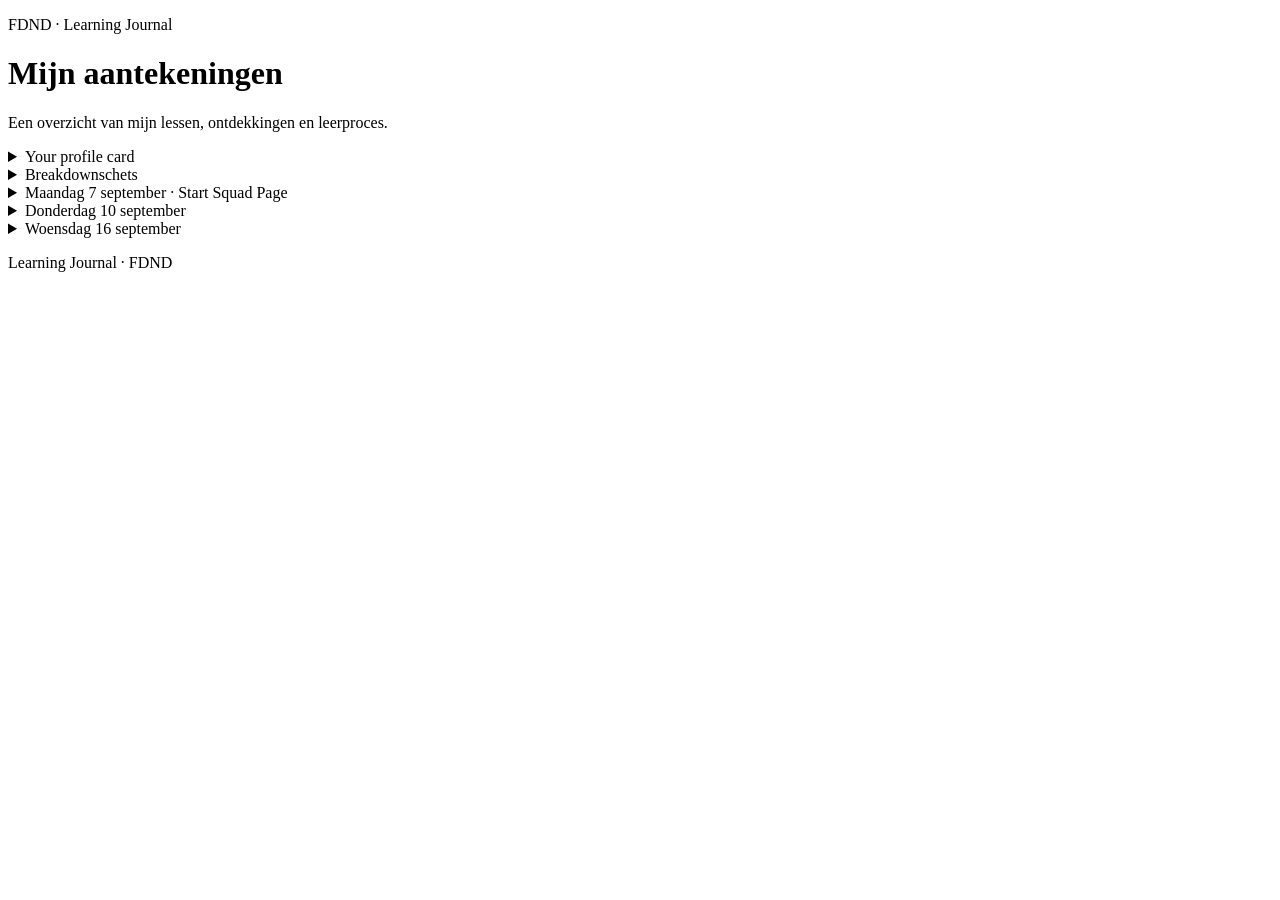
==== index.html @ ff8f731d "css toegevoegd en html aangepast" ====
<!DOCTYPE html>
<html lang="nl">
<head>
    <meta charset="UTF-8">
    <meta name="viewport" content="width=device-width, initial-scale=1.0">
    <title>Learning Journal | FDND</title>
    <link rel="stylesheet" href="style.css">
</head>
<body>

    <header>
        <p class="eyebrow">FDND · Learning Journal</p>
        <h1>Mijn aantekeningen</h1>
        <p class="intro">Een overzicht van mijn lessen, ontdekkingen en leerproces.</p>
    </header>

    <main>

        <details>
            <summary>Your profile card</summary>
            <p>Voer tekst in.</p>
        </details>

        <details>
            <summary>Breakdownschets</summary>
            <p>
                Een breakdownschets is een schets met codes voor een webpagina.
                Deze codes zijn gekoppeld aan HTML en CSS door middel van
                verschillende kleuren. De schets moet niet helemaal
                gedetailleerd zijn, maar een wireframe.
            </p>

            <ol>
                <li>Wat is het nut van een breakdownschets?</li>
                <li>Waar moet je op letten als je een breakdownschets maakt?</li>
                <li>Moet je bij een breakdownschets altijd alle onderdelen tekenen?</li>
                <li>Hoe zorg je ervoor dat een breakdownschets overzichtelijk blijft?</li>
                <li>Hoe kan ik mijn ontwerp vertalen naar HTML en CSS?</li>
            </ol>
        </details>

        <details>
            <summary>Maandag 7 september · Start Squad Page</summary>

            <h3>3 dingen die ik heb geleerd</h3>
            <ul>
                <li>Wat de Team Canvas is.</li>
                <li>Hoe we samen in één repo kunnen werken.</li>
                <li>Hoe Figma werkt.</li>
            </ul>

            <h3>2 dingen die ik interessant vond</h3>
            <ul>
                <li>Dat we met z'n drieën in één repo kunnen werken en hoe dat dan werkt.</li>
                <li>De verschillende stijlen en opties om deze Squad Page vorm te geven.</li>
            </ul>

            <h3>1 vraag</h3>
            <ul>
                <li>Hoe gaat het als we allemaal code toe gaan voegen aan de repo?</li>
            </ul>
        </details>

        <details>
            <summary>Donderdag 10 september</summary>

            <h3>3 dingen die ik heb geleerd</h3>
            <ol>
                <li>Hoe ik CSS-elementen aan de breakdownschets kan toevoegen.</li>
                <li>Hoe ik een @media kan maken om dingen te veranderen bij verschillende schermgroottes.</li>
                <li>Het verschil tussen Flexbox en Grid in CSS.</li>
            </ol>
        </details>

        <details>
            <summary>Woensdag 16 september</summary>

            <h3>3 dingen die ik vandaag heb geleerd</h3>
            <ol>
                <li>Hoe ik mezelf makkelijk kan assignen bij de issues.</li>
                <li>Hoe ik een border aan moet passen in de @media.</li>
                <li>Hoe we een merge conflict kunnen voorkomen.</li>
            </ol>
        </details>

    </main>

    <footer>
        <p>Learning Journal · FDND</p>
    </footer>

</body>
</html>
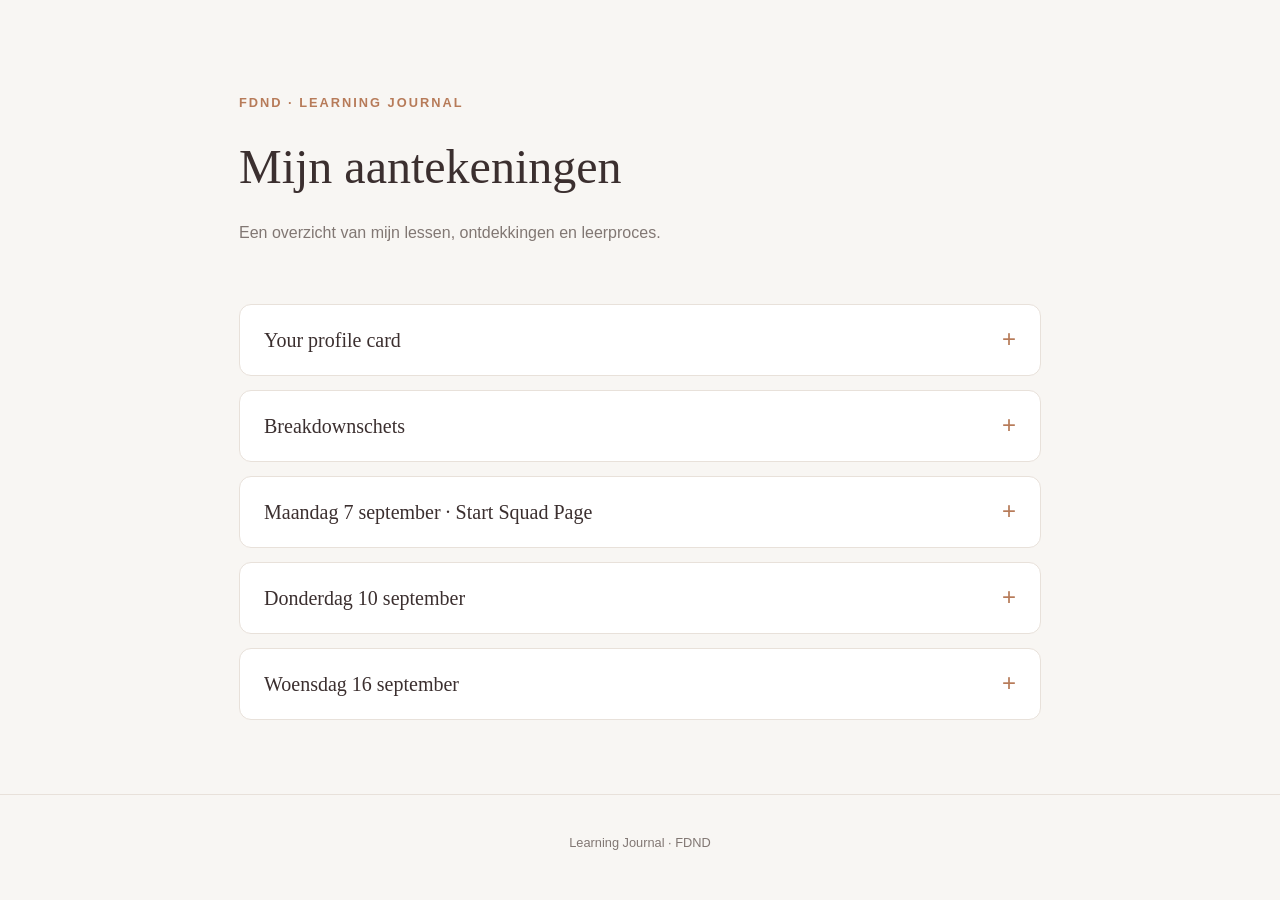
==== commit d6caa940: "Update index.html" ====
--- a/index.html
+++ b/index.html
@@ -5,7 +5,7 @@
     <meta charset="UTF-8">
     <meta name="viewport" content="width=device-width, initial-scale=1.0">
     <title>Learning Journal | FDND</title>
-    <link rel="stylesheet" href="style.css">
+    <link rel="stylesheet" href="styles/style.css">
 </head>
 <body>
 
--- a/styles/style.css
+++ b/styles/style.css
@@ -0,0 +1,204 @@
+
+/* =========================
+   VARIABLES
+========================= */
+
+:root {
+    --COLOR_BACKGROUND: #F8F6F3;
+    --COLOR_SURFACE: #FFFFFF;
+    --COLOR_TEXT: #3B2F2F;
+    --COLOR_TEXT_LIGHT: #817773;
+    --COLOR_ACCENT: #B77B59;
+    --COLOR_BORDER: #E8E1DA;
+
+    --FONT_BODY: Arial, sans-serif;
+    --FONT_TITLE: Georgia, serif;
+
+    --BORDER_RADIUS: 12px;
+}
+
+/* =========================
+   RESET
+========================= */
+
+* {
+    box-sizing: border-box;
+}
+
+body {
+    margin: 0;
+    background-color: var(--COLOR_BACKGROUND);
+    color: var(--COLOR_TEXT);
+    font-family: var(--FONT_BODY);
+    line-height: 1.7;
+}
+
+/* =========================
+   HEADER
+========================= */
+
+header {
+    max-width: 850px;
+    margin: 0 auto;
+    padding: 80px 24px 45px;
+}
+
+.eyebrow {
+    color: var(--COLOR_ACCENT);
+    font-size: 0.8rem;
+    font-weight: bold;
+    letter-spacing: 2px;
+    text-transform: uppercase;
+}
+
+h1 {
+    margin: 10px 0;
+    font-family: var(--FONT_TITLE);
+    font-size: 3rem;
+    font-weight: normal;
+}
+
+.intro {
+    color: var(--COLOR_TEXT_LIGHT);
+    font-size: 1rem;
+}
+
+/* =========================
+   MAIN
+========================= */
+
+main {
+    max-width: 850px;
+    margin: 0 auto;
+    padding: 0 24px 60px;
+}
+
+/* =========================
+   ACCORDION
+========================= */
+
+details {
+    margin-bottom: 14px;
+    padding: 0 24px;
+    background-color: var(--COLOR_SURFACE);
+    border: 1px solid var(--COLOR_BORDER);
+    border-radius: var(--BORDER_RADIUS);
+    transition: border-color 0.2s ease;
+}
+
+details:hover {
+    border-color: var(--COLOR_ACCENT);
+}
+
+summary {
+    position: relative;
+    display: flex;
+    align-items: center;
+    justify-content: space-between;
+    min-height: 70px;
+    padding: 18px 30px 18px 0;
+    color: var(--COLOR_TEXT);
+    font-family: var(--FONT_TITLE);
+    font-size: 1.25rem;
+    cursor: pointer;
+    list-style: none;
+}
+
+/* Verberg standaard pijltje */
+
+summary::-webkit-details-marker {
+    display: none;
+}
+
+/* Eigen uitklappijltje */
+
+summary::after {
+    content: "+";
+    position: absolute;
+    right: 0;
+    color: var(--COLOR_ACCENT);
+    font-family: var(--FONT_BODY);
+    font-size: 1.5rem;
+    transition: transform 0.2s ease;
+}
+
+details[open] summary::after {
+    content: "−";
+}
+
+/* =========================
+   CONTENT
+========================= */
+
+details[open] summary {
+    border-bottom: 1px solid var(--COLOR_BORDER);
+    margin-bottom: 20px;
+}
+
+h3 {
+    margin: 25px 0 8px;
+    color: var(--COLOR_ACCENT);
+    font-family: var(--FONT_TITLE);
+    font-size: 1.1rem;
+    font-weight: normal;
+}
+
+p {
+    margin: 12px 0;
+}
+
+ul,
+ol {
+    padding-left: 24px;
+    margin-bottom: 20px;
+}
+
+li {
+    padding-left: 5px;
+    margin-bottom: 6px;
+}
+
+li::marker {
+    color: var(--COLOR_ACCENT);
+}
+
+/* =========================
+   FOOTER
+========================= */
+
+footer {
+    padding: 25px;
+    border-top: 1px solid var(--COLOR_BORDER);
+    color: var(--COLOR_TEXT_LIGHT);
+    font-size: 0.8rem;
+    text-align: center;
+}
+
+/* =========================
+   RESPONSIVE
+========================= */
+
+@media (max-width: 600px) {
+
+    header {
+        padding: 50px 20px 30px;
+    }
+
+    h1 {
+        font-size: 2.2rem;
+    }
+
+    main {
+        padding: 0 15px 40px;
+    }
+
+    details {
+        padding: 0 18px;
+    }
+
+    summary {
+        min-height: 65px;
+        font-size: 1.1rem;
+    }
+
+}
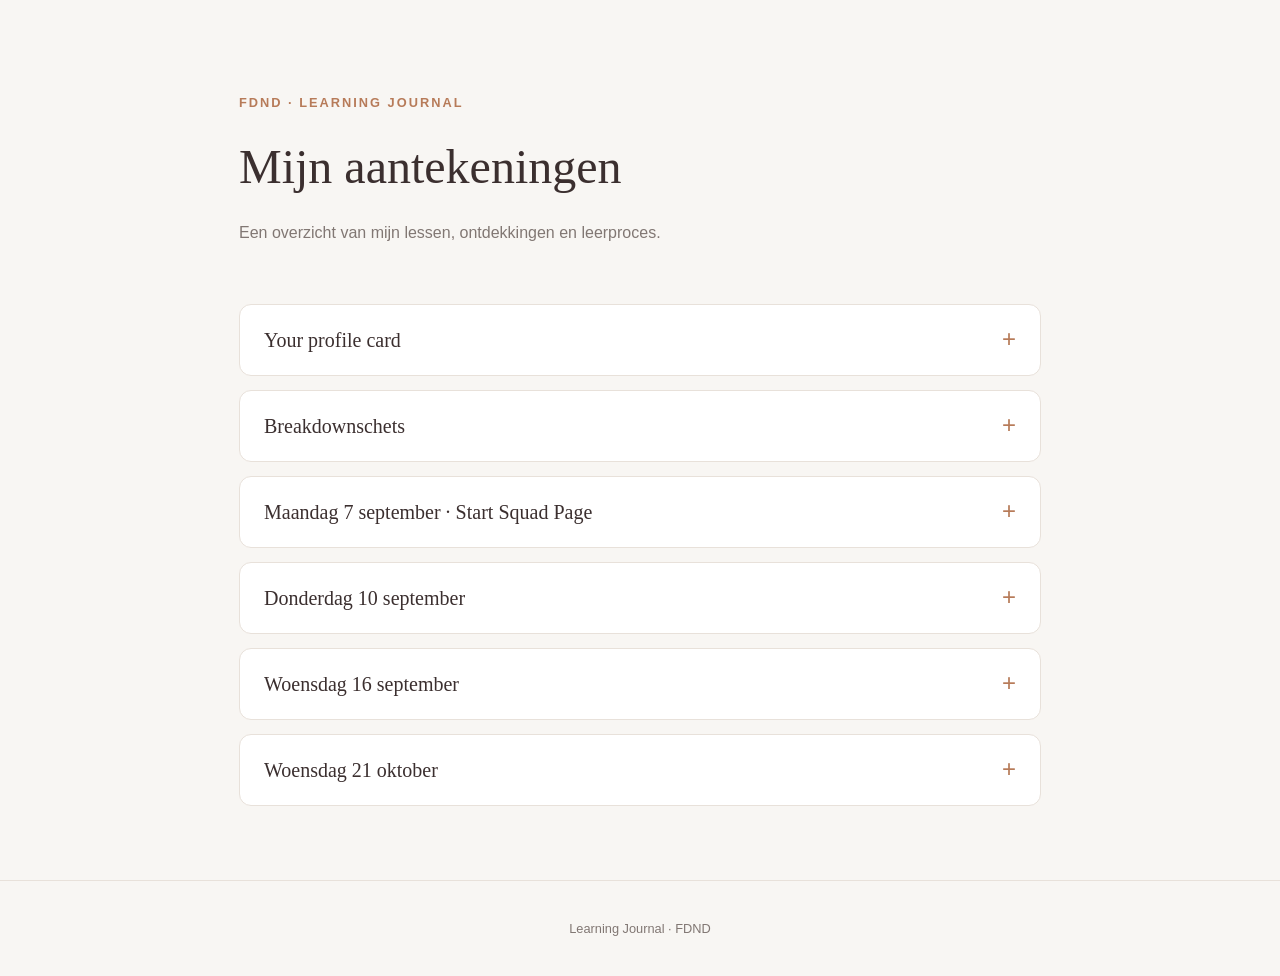
==== commit 2175d1ba: "update html" ====
--- a/index.html
+++ b/index.html
@@ -1,12 +1,13 @@
-
 <!DOCTYPE html>
 <html lang="nl">
+
 <head>
     <meta charset="UTF-8">
     <meta name="viewport" content="width=device-width, initial-scale=1.0">
     <title>Learning Journal | FDND</title>
     <link rel="stylesheet" href="styles/style.css">
 </head>
+
 <body>
 
     <header>
@@ -19,11 +20,16 @@
 
         <details>
             <summary>Your profile card</summary>
+
+            <h3>Aantekeningen</h3>
             <p>Voer tekst in.</p>
         </details>
 
+
         <details>
             <summary>Breakdownschets</summary>
+
+            <h3>Wat is een breakdownschets?</h3>
             <p>
                 Een breakdownschets is een schets met codes voor een webpagina.
                 Deze codes zijn gekoppeld aan HTML en CSS door middel van
@@ -31,6 +37,7 @@
                 gedetailleerd zijn, maar een wireframe.
             </p>
 
+            <h3>Vragen</h3>
             <ol>
                 <li>Wat is het nut van een breakdownschets?</li>
                 <li>Waar moet je op letten als je een breakdownschets maakt?</li>
@@ -39,6 +46,7 @@
                 <li>Hoe kan ik mijn ontwerp vertalen naar HTML en CSS?</li>
             </ol>
         </details>
+
 
         <details>
             <summary>Maandag 7 september · Start Squad Page</summary>
@@ -62,6 +70,7 @@
             </ul>
         </details>
 
+
         <details>
             <summary>Donderdag 10 september</summary>
 
@@ -73,10 +82,11 @@
             </ol>
         </details>
 
+
         <details>
             <summary>Woensdag 16 september</summary>
 
-            <h3>3 dingen die ik vandaag heb geleerd</h3>
+            <h3>3 dingen die ik heb geleerd</h3>
             <ol>
                 <li>Hoe ik mezelf makkelijk kan assignen bij de issues.</li>
                 <li>Hoe ik een border aan moet passen in de @media.</li>
@@ -84,11 +94,73 @@
             </ol>
         </details>
 
+
+        <details>
+            <summary>Woensdag 21 oktober</summary>
+
+            <h3>WCAG Audit</h3>
+            <ul>
+                <li>Testen met Lighthouse.</li>
+                <li>Zelf testen.</li>
+                <li>Kopjes maken per test.</li>
+            </ul>
+
+            <h3>UX van HTML</h3>
+            <p>
+                Tijdens deze les heb ik geleerd hoe verschillende HTML-elementen
+                bijdragen aan de gebruiksvriendelijkheid en toegankelijkheid
+                van een website.
+            </p>
+
+            <h3>Links</h3>
+            <ul>
+                <li>
+                    <code>&lt;a&gt;</code>: Een link gebruik je om te navigeren
+                    naar een andere pagina of URL.
+                </li>
+                <li>
+                    <code>&lt;button&gt;</code>: Een button gebruik je voor
+                    een actie op de pagina.
+                </li>
+            </ul>
+
+            <h3>Afbeeldingen en formulieren</h3>
+            <ul>
+                <li>Afbeeldingen moeten een goede alt-tekst hebben.</li>
+                <li>Bij elke <code>&lt;input&gt;</code> hoort een <code>&lt;label&gt;</code>.</li>
+            </ul>
+
+            <h3>Labels</h3>
+            <ul>
+                <li>Zorgen voor duidelijkheid: wat is wat?</li>
+            </ul>
+
+            <h3>Headings</h3>
+            <ul>
+                <li>Zorgen voor een duidelijke structuur op de pagina.</li>
+            </ul>
+
+            <h3>Details</h3>
+            <ul>
+                <li>
+                    Hiermee kun je widgets maken, zoals een accordion
+                    (uitklapbare onderdelen).
+                </li>
+            </ul>
+
+            <h3>Verdiepende aantekeningen</h3>
+            <p>
+                <a href="ux.html">Bekijk mijn HTML UX-aantekeningen</a>
+            </p>
+        </details>
+
     </main>
+
 
     <footer>
         <p>Learning Journal · FDND</p>
     </footer>
 
 </body>
-</html>
+
+</html>
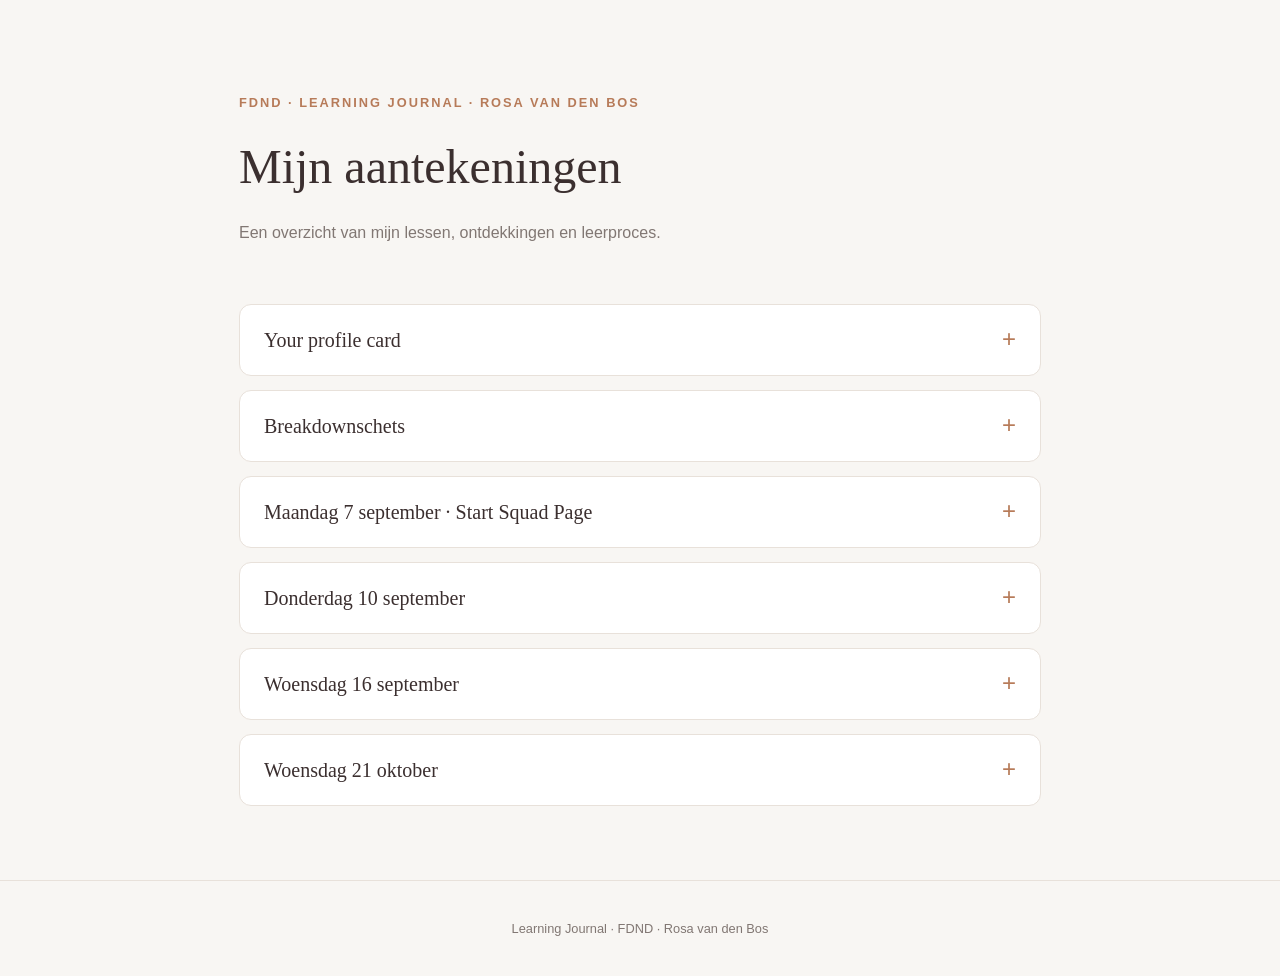
==== commit 3de3e7ac: "Update index.html" ====
--- a/index.html
+++ b/index.html
@@ -11,7 +11,7 @@
 <body>
 
     <header>
-        <p class="eyebrow">FDND · Learning Journal</p>
+        <p class="eyebrow">FDND · Learning Journal · Rosa van den Bos</p>
         <h1>Mijn aantekeningen</h1>
         <p class="intro">Een overzicht van mijn lessen, ontdekkingen en leerproces.</p>
     </header>
@@ -150,7 +150,7 @@
 
             <h3>Verdiepende aantekeningen</h3>
             <p>
-                <a href="ux.html">Bekijk mijn HTML UX-aantekeningen</a>
+                <a href="ux.html">Bekijk mijn UX HTML testpagina</a>
             </p>
         </details>
 
@@ -158,7 +158,7 @@
 
 
     <footer>
-        <p>Learning Journal · FDND</p>
+        <p>Learning Journal · FDND · Rosa van den Bos</p>
     </footer>
 
 </body>
--- a/styles/style.css
+++ b/styles/style.css
@@ -163,6 +163,26 @@
 }
 
 /* =========================
+   LINKS
+========================= */
+
+a {
+    color: var(--COLOR_ACCENT);
+    text-decoration: none;
+    transition: color 0.2s ease;
+}
+
+a:hover {
+    color: var(--COLOR_TEXT);
+    text-decoration: underline;
+}
+
+a:focus-visible {
+    outline: 2px solid var(--COLOR_ACCENT);
+    outline-offset: 4px;
+}
+
+/* =========================
    FOOTER
 ========================= */
 
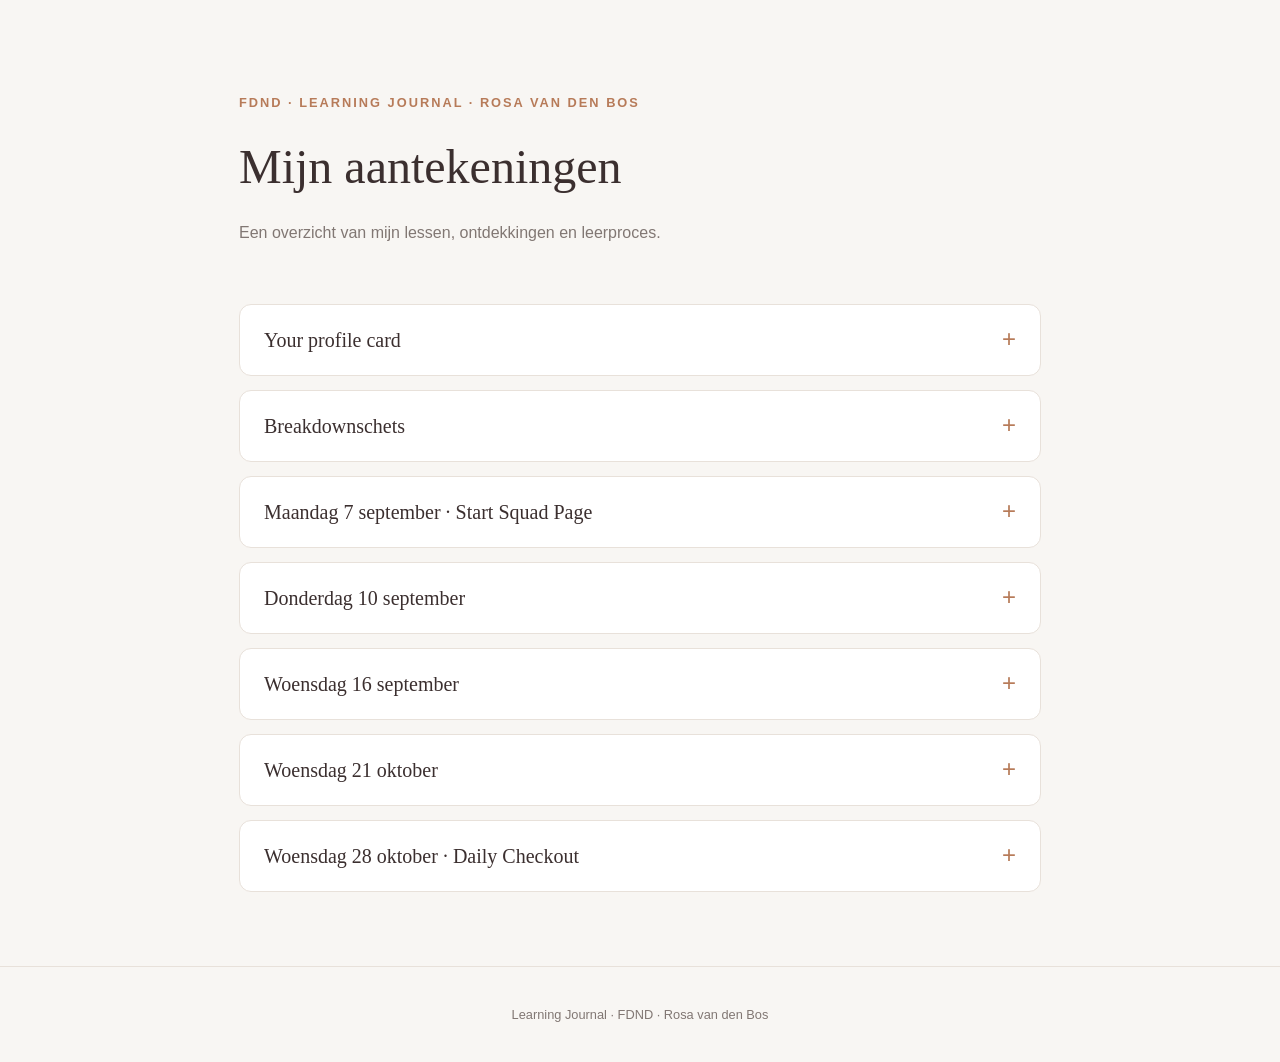
==== commit 577a671f: "onderdeel toegevoegd en html aangepast" ====
--- a/index.html
+++ b/index.html
@@ -115,11 +115,11 @@
             <h3>Links</h3>
             <ul>
                 <li>
-                    <code>&lt;a&gt;</code>: Een link gebruik je om te navigeren
+                    <code>a-element</code>: Een link gebruik je om te navigeren
                     naar een andere pagina of URL.
                 </li>
                 <li>
-                    <code>&lt;button&gt;</code>: Een button gebruik je voor
+                    <code>button-element</code>: Een button gebruik je voor
                     een actie op de pagina.
                 </li>
             </ul>
@@ -127,7 +127,7 @@
             <h3>Afbeeldingen en formulieren</h3>
             <ul>
                 <li>Afbeeldingen moeten een goede alt-tekst hebben.</li>
-                <li>Bij elke <code>&lt;input&gt;</code> hoort een <code>&lt;label&gt;</code>.</li>
+                <li>Bij elke <code>input-element</code> hoort een <code>label-element</code>.</li>
             </ul>
 
             <h3>Labels</h3>
@@ -154,6 +154,32 @@
             </p>
         </details>
 
+
+        <details>
+            <summary>Woensdag 28 oktober · Daily Checkout</summary>
+
+            <h3>1 ding dat ik anders ga aanpakken</h3>
+            <ul>
+                <li>Gerichter vragen stellen tijdens de Sprint Review, zodat ik duidelijk weet welke verbeteringen
+                    prioriteit hebben.</li>
+            </ul>
+
+            <h3>2 verbeteringen in mijn README</h3>
+            <ul>
+                <li>[Eerste verbetering invullen]</li>
+                <li>[Tweede verbetering invullen]</li>
+            </ul>
+
+            <h3>3 dingen waarop ik feedback wil</h3>
+            <ul>
+                <li>De vormgeving en gebruiksvriendelijkheid van mijn website.</li>
+                <li>De werking van de verschillende filters en zoekfunctie.</li>
+                <li>De toegankelijkheid van mijn website.</li>
+            </ul>
+
+        </details>
+
+
     </main>
 
 
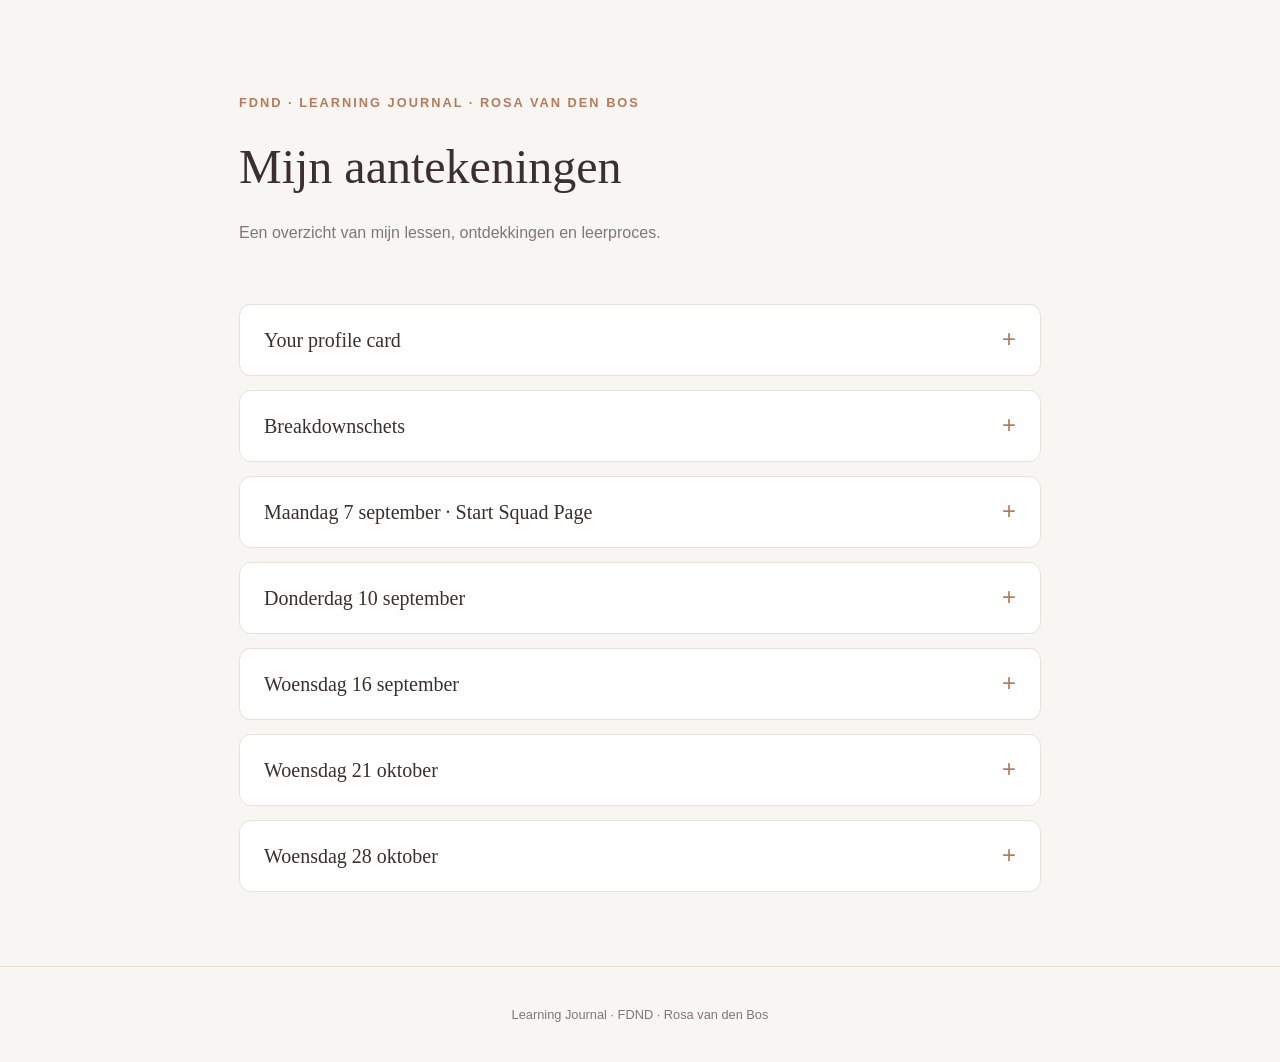
==== commit 4a88a04e: "aanpassing html" ====
--- a/index.html
+++ b/index.html
@@ -156,7 +156,7 @@
 
 
         <details>
-            <summary>Woensdag 28 oktober · Daily Checkout</summary>
+            <summary>Woensdag 28 oktober</summary>
 
             <h3>1 ding dat ik anders ga aanpakken</h3>
             <ul>
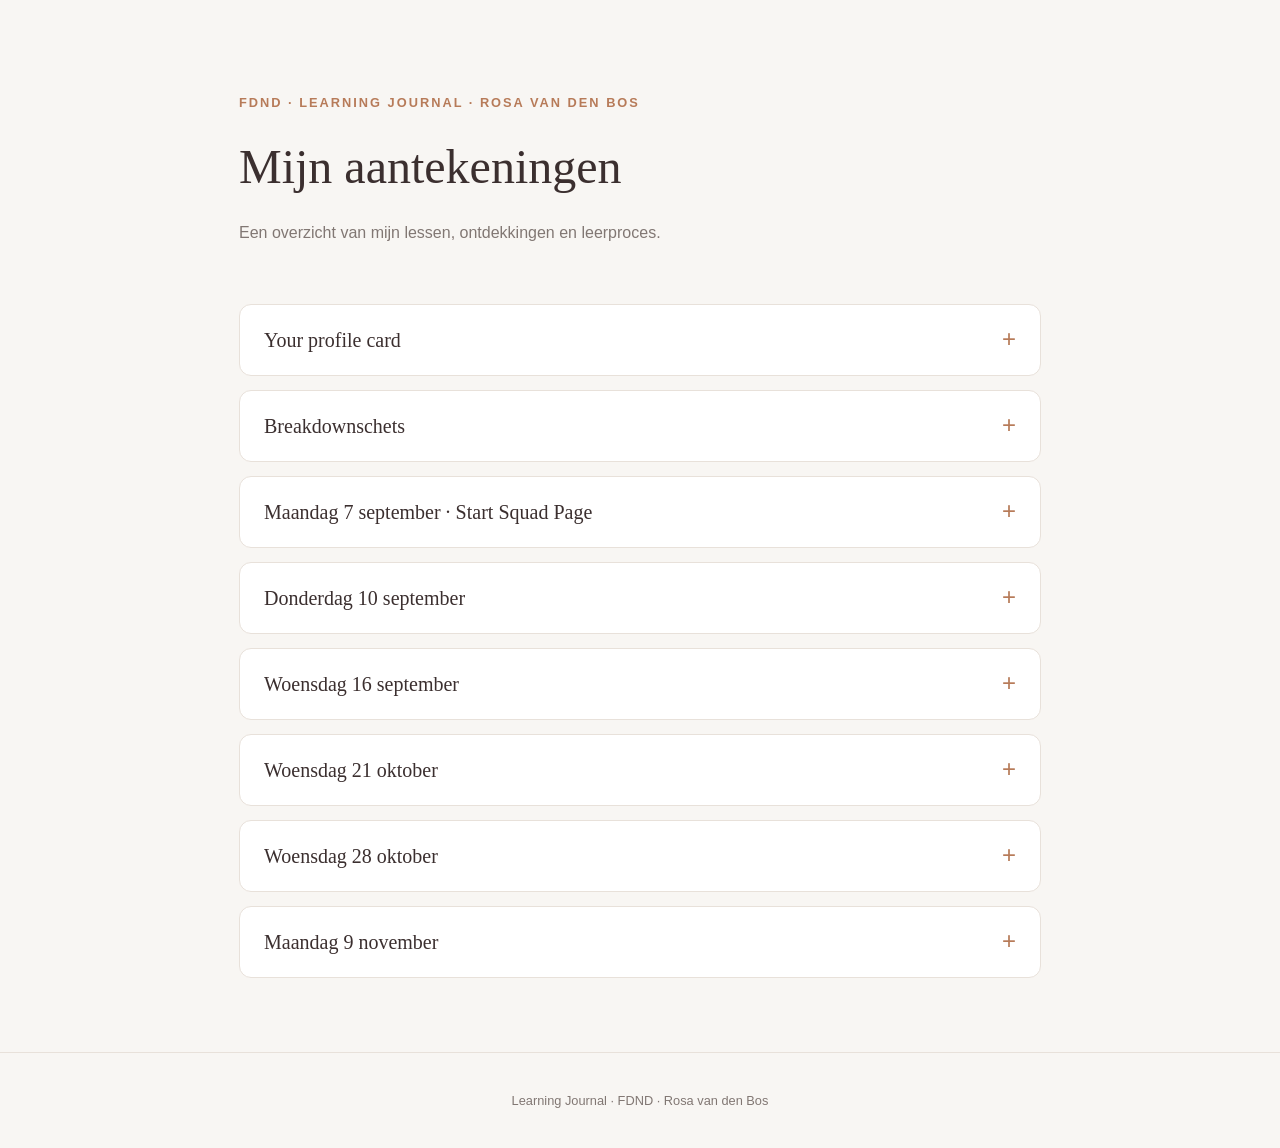
==== commit 931c186d: "checkout 9 nov" ====
--- a/index.html
+++ b/index.html
@@ -180,6 +180,61 @@
         </details>
 
 
+<details>
+    <summary>Maandag 9 november </summary>
+
+    <h3>3 dingen die ik heb geleerd</h3>
+    <ol>
+        <li>
+            Wat een huisstijl inhoudt en waarom het belangrijk is
+            dat kleuren, typografie, vormen en beeldmateriaal
+            consistent worden gebruikt. Dit zorgt voor herkenbaarheid
+            en vertrouwen bij bezoekers.
+        </li>
+        <li>
+            Hoe je een Interface Inventory maakt. Hierbij verzamel
+            je bestaande onderdelen van websites, zoals buttons,
+            headings, afbeeldingen en formulieren, om overzicht
+            te krijgen van de gebruikte stijlen.
+        </li>
+        <li>
+            Hoe je vanuit een Interface Inventory een styleguide
+            kunt opbouwen. Hierin leg je onder andere kleuren,
+            typografie en formulieronderdelen vast, zodat iedereen
+            binnen het team dezelfde huisstijl kan toepassen.
+        </li>
+    </ol>
+
+    <h3>Interessante voorbeelden en bronnen</h3>
+    <ul>
+        <li>
+            <a href="https://bradfrost.com/blog/post/interface-inventory/">
+                Interface Inventory – Brad Frost
+            </a>: een interessant voorbeeld van het verzamelen
+            en vergelijken van verschillende interface-elementen.
+        </li>
+        <li>
+            <a href="https://www.figma.com/resource-library/what-is-a-style-guide/">
+                What is a Style Guide? – Figma
+            </a>: uitleg over het opstellen en gebruiken van een styleguide.
+        </li>
+        <li>
+            <a href="https://zeroheight.com/726f8c765/p/227af1-decathlon-design-system">
+                Decathlon Design System
+            </a>: een praktijkvoorbeeld van hoe je een huisstijl
+            en verschillende interface-elementen vastlegt.
+        </li>
+        <li>
+            <a href="https://github.com/fdnd-task/look-and-feel-corporate-identity/wiki/styleguide">
+                Workshop Styleguide – FDND
+            </a>: de uitleg en opdrachten van de workshop.
+        </li>
+    </ul>
+
+</details>
+
+
+
     </main>
 
 
